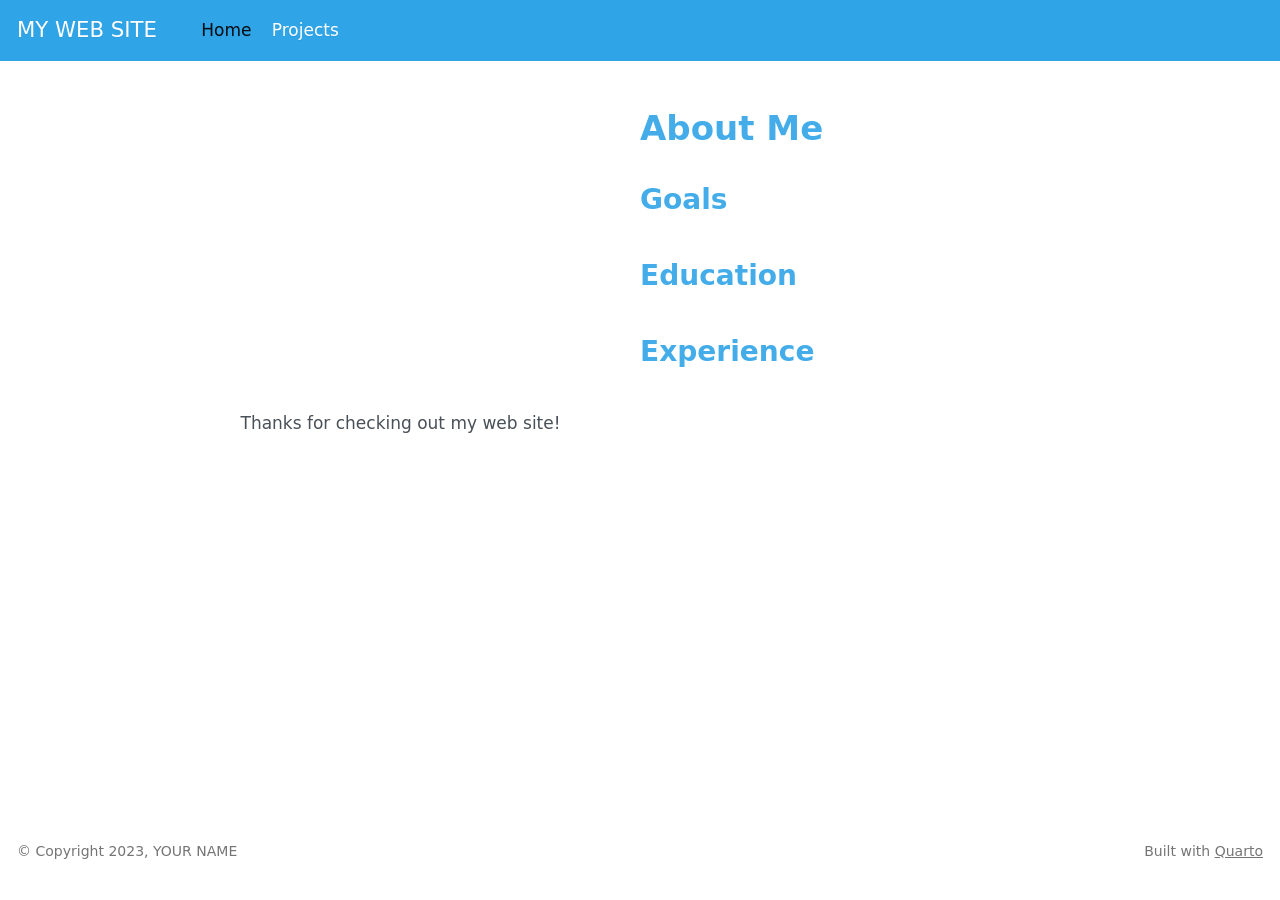
==== docs/index.html @ fbeb125b "Initial commit" ====
<!DOCTYPE html>
<html xmlns="http://www.w3.org/1999/xhtml" lang="en" xml:lang="en"><head>

<meta charset="utf-8">
<meta name="generator" content="quarto-1.3.361">

<meta name="viewport" content="width=device-width, initial-scale=1.0, user-scalable=yes">


<title>MY WEB SITE - About Me</title>
<style>
code{white-space: pre-wrap;}
span.smallcaps{font-variant: small-caps;}
div.columns{display: flex; gap: min(4vw, 1.5em);}
div.column{flex: auto; overflow-x: auto;}
div.hanging-indent{margin-left: 1.5em; text-indent: -1.5em;}
ul.task-list{list-style: none;}
ul.task-list li input[type="checkbox"] {
  width: 0.8em;
  margin: 0 0.8em 0.2em -1em; /* quarto-specific, see https://github.com/quarto-dev/quarto-cli/issues/4556 */ 
  vertical-align: middle;
}
</style>


<script src="site_libs/quarto-nav/quarto-nav.js"></script>
<script src="site_libs/quarto-nav/headroom.min.js"></script>
<script src="site_libs/clipboard/clipboard.min.js"></script>
<script src="site_libs/quarto-search/autocomplete.umd.js"></script>
<script src="site_libs/quarto-search/fuse.min.js"></script>
<script src="site_libs/quarto-search/quarto-search.js"></script>
<meta name="quarto:offset" content="./">
<script src="site_libs/quarto-html/quarto.js"></script>
<script src="site_libs/quarto-html/popper.min.js"></script>
<script src="site_libs/quarto-html/tippy.umd.min.js"></script>
<link href="site_libs/quarto-html/tippy.css" rel="stylesheet">
<link href="site_libs/quarto-html/quarto-syntax-highlighting.css" rel="stylesheet" id="quarto-text-highlighting-styles">
<script src="site_libs/bootstrap/bootstrap.min.js"></script>
<link href="site_libs/bootstrap/bootstrap-icons.css" rel="stylesheet">
<link href="site_libs/bootstrap/bootstrap.min.css" rel="stylesheet" id="quarto-bootstrap" data-mode="light">
<script id="quarto-search-options" type="application/json">{
  "location": "navbar",
  "copy-button": false,
  "collapse-after": 3,
  "panel-placement": "end",
  "type": "overlay",
  "limit": 20,
  "language": {
    "search-no-results-text": "No results",
    "search-matching-documents-text": "matching documents",
    "search-copy-link-title": "Copy link to search",
    "search-hide-matches-text": "Hide additional matches",
    "search-more-match-text": "more match in this document",
    "search-more-matches-text": "more matches in this document",
    "search-clear-button-title": "Clear",
    "search-detached-cancel-button-title": "Cancel",
    "search-submit-button-title": "Submit",
    "search-label": "Search"
  }
}</script>


</head>

<body class="nav-fixed fullcontent">

<div id="quarto-search-results"></div>
  <header id="quarto-header" class="headroom fixed-top">
    <nav class="navbar navbar-expand-lg navbar-dark ">
      <div class="navbar-container container-fluid">
      <div class="navbar-brand-container">
    <a class="navbar-brand" href="./index.html">
    <span class="navbar-title">MY WEB SITE</span>
    </a>
  </div>
            <div id="quarto-search" class="" title="Search"></div>
          <button class="navbar-toggler" type="button" data-bs-toggle="collapse" data-bs-target="#navbarCollapse" aria-controls="navbarCollapse" aria-expanded="false" aria-label="Toggle navigation" onclick="if (window.quartoToggleHeadroom) { window.quartoToggleHeadroom(); }">
  <span class="navbar-toggler-icon"></span>
</button>
          <div class="collapse navbar-collapse" id="navbarCollapse">
            <ul class="navbar-nav navbar-nav-scroll me-auto">
  <li class="nav-item">
    <a class="nav-link active" href="./index.html" rel="" target="" aria-current="page">
 <span class="menu-text">Home</span></a>
  </li>  
  <li class="nav-item">
    <a class="nav-link" href="./projects.html" rel="" target="">
 <span class="menu-text">Projects</span></a>
  </li>  
</ul>
            <div class="quarto-navbar-tools ms-auto">
    <a href="https://twitter.com/" title="" class="quarto-navigation-tool px-1" aria-label=""><i class="bi bi-twitter"></i></a>
    <a href="https://github.com/YOURUSERNAME/YOURREPO" title="" class="quarto-navigation-tool px-1" aria-label=""><i class="bi bi-github"></i></a>
</div>
          </div> <!-- /navcollapse -->
      </div> <!-- /container-fluid -->
    </nav>
</header>
<!-- content -->
<div id="quarto-content" class="quarto-container page-columns page-rows-contents page-layout-article page-navbar">
<!-- sidebar -->
<!-- margin-sidebar -->
    
<!-- main -->
<main class="content page-columns page-full" id="quarto-document-content">



<div class="quarto-about-broadside column-page">
  <div class="about-main">
    <div class="about-entity" style="background-image: url('img/profile.png')"></div>
    <div class="about-contents"><header id="title-block-header" class="quarto-title-block default">
<div class="quarto-title">
<h1 class="title">About Me</h1>
</div>
<div class="quarto-title-meta">
  </div>
</header><div id="me">
<section id="goals" class="level2">
<h2 data-anchor-id="goals">Goals</h2>
</section>
<section id="education" class="level2">
<h2 data-anchor-id="education">Education</h2>
</section>
<section id="experience" class="level2">
<h2 data-anchor-id="experience">Experience</h2>
</section>
</div></div>
  </div>
</div>

<p>Thanks for checking out my web site!</p>




</main> <!-- /main -->
<script id="quarto-html-after-body" type="application/javascript">
window.document.addEventListener("DOMContentLoaded", function (event) {
  const toggleBodyColorMode = (bsSheetEl) => {
    const mode = bsSheetEl.getAttribute("data-mode");
    const bodyEl = window.document.querySelector("body");
    if (mode === "dark") {
      bodyEl.classList.add("quarto-dark");
      bodyEl.classList.remove("quarto-light");
    } else {
      bodyEl.classList.add("quarto-light");
      bodyEl.classList.remove("quarto-dark");
    }
  }
  const toggleBodyColorPrimary = () => {
    const bsSheetEl = window.document.querySelector("link#quarto-bootstrap");
    if (bsSheetEl) {
      toggleBodyColorMode(bsSheetEl);
    }
  }
  toggleBodyColorPrimary();  
  const isCodeAnnotation = (el) => {
    for (const clz of el.classList) {
      if (clz.startsWith('code-annotation-')) {                     
        return true;
      }
    }
    return false;
  }
  const clipboard = new window.ClipboardJS('.code-copy-button', {
    text: function(trigger) {
      const codeEl = trigger.previousElementSibling.cloneNode(true);
      for (const childEl of codeEl.children) {
        if (isCodeAnnotation(childEl)) {
          childEl.remove();
        }
      }
      return codeEl.innerText;
    }
  });
  clipboard.on('success', function(e) {
    // button target
    const button = e.trigger;
    // don't keep focus
    button.blur();
    // flash "checked"
    button.classList.add('code-copy-button-checked');
    var currentTitle = button.getAttribute("title");
    button.setAttribute("title", "Copied!");
    let tooltip;
    if (window.bootstrap) {
      button.setAttribute("data-bs-toggle", "tooltip");
      button.setAttribute("data-bs-placement", "left");
      button.setAttribute("data-bs-title", "Copied!");
      tooltip = new bootstrap.Tooltip(button, 
        { trigger: "manual", 
          customClass: "code-copy-button-tooltip",
          offset: [0, -8]});
      tooltip.show();    
    }
    setTimeout(function() {
      if (tooltip) {
        tooltip.hide();
        button.removeAttribute("data-bs-title");
        button.removeAttribute("data-bs-toggle");
        button.removeAttribute("data-bs-placement");
      }
      button.setAttribute("title", currentTitle);
      button.classList.remove('code-copy-button-checked');
    }, 1000);
    // clear code selection
    e.clearSelection();
  });
  function tippyHover(el, contentFn) {
    const config = {
      allowHTML: true,
      content: contentFn,
      maxWidth: 500,
      delay: 100,
      arrow: false,
      appendTo: function(el) {
          return el.parentElement;
      },
      interactive: true,
      interactiveBorder: 10,
      theme: 'quarto',
      placement: 'bottom-start'
    };
    window.tippy(el, config); 
  }
  const noterefs = window.document.querySelectorAll('a[role="doc-noteref"]');
  for (var i=0; i<noterefs.length; i++) {
    const ref = noterefs[i];
    tippyHover(ref, function() {
      // use id or data attribute instead here
      let href = ref.getAttribute('data-footnote-href') || ref.getAttribute('href');
      try { href = new URL(href).hash; } catch {}
      const id = href.replace(/^#\/?/, "");
      const note = window.document.getElementById(id);
      return note.innerHTML;
    });
  }
      let selectedAnnoteEl;
      const selectorForAnnotation = ( cell, annotation) => {
        let cellAttr = 'data-code-cell="' + cell + '"';
        let lineAttr = 'data-code-annotation="' +  annotation + '"';
        const selector = 'span[' + cellAttr + '][' + lineAttr + ']';
        return selector;
      }
      const selectCodeLines = (annoteEl) => {
        const doc = window.document;
        const targetCell = annoteEl.getAttribute("data-target-cell");
        const targetAnnotation = annoteEl.getAttribute("data-target-annotation");
        const annoteSpan = window.document.querySelector(selectorForAnnotation(targetCell, targetAnnotation));
        const lines = annoteSpan.getAttribute("data-code-lines").split(",");
        const lineIds = lines.map((line) => {
          return targetCell + "-" + line;
        })
        let top = null;
        let height = null;
        let parent = null;
        if (lineIds.length > 0) {
            //compute the position of the single el (top and bottom and make a div)
            const el = window.document.getElementById(lineIds[0]);
            top = el.offsetTop;
            height = el.offsetHeight;
            parent = el.parentElement.parentElement;
          if (lineIds.length > 1) {
            const lastEl = window.document.getElementById(lineIds[lineIds.length - 1]);
            const bottom = lastEl.offsetTop + lastEl.offsetHeight;
            height = bottom - top;
          }
          if (top !== null && height !== null && parent !== null) {
            // cook up a div (if necessary) and position it 
            let div = window.document.getElementById("code-annotation-line-highlight");
            if (div === null) {
              div = window.document.createElement("div");
              div.setAttribute("id", "code-annotation-line-highlight");
              div.style.position = 'absolute';
              parent.appendChild(div);
            }
            div.style.top = top - 2 + "px";
            div.style.height = height + 4 + "px";
            let gutterDiv = window.document.getElementById("code-annotation-line-highlight-gutter");
            if (gutterDiv === null) {
              gutterDiv = window.document.createElement("div");
              gutterDiv.setAttribute("id", "code-annotation-line-highlight-gutter");
              gutterDiv.style.position = 'absolute';
              const codeCell = window.document.getElementById(targetCell);
              const gutter = codeCell.querySelector('.code-annotation-gutter');
              gutter.appendChild(gutterDiv);
            }
            gutterDiv.style.top = top - 2 + "px";
            gutterDiv.style.height = height + 4 + "px";
          }
          selectedAnnoteEl = annoteEl;
        }
      };
      const unselectCodeLines = () => {
        const elementsIds = ["code-annotation-line-highlight", "code-annotation-line-highlight-gutter"];
        elementsIds.forEach((elId) => {
          const div = window.document.getElementById(elId);
          if (div) {
            div.remove();
          }
        });
        selectedAnnoteEl = undefined;
      };
      // Attach click handler to the DT
      const annoteDls = window.document.querySelectorAll('dt[data-target-cell]');
      for (const annoteDlNode of annoteDls) {
        annoteDlNode.addEventListener('click', (event) => {
          const clickedEl = event.target;
          if (clickedEl !== selectedAnnoteEl) {
            unselectCodeLines();
            const activeEl = window.document.querySelector('dt[data-target-cell].code-annotation-active');
            if (activeEl) {
              activeEl.classList.remove('code-annotation-active');
            }
            selectCodeLines(clickedEl);
            clickedEl.classList.add('code-annotation-active');
          } else {
            // Unselect the line
            unselectCodeLines();
            clickedEl.classList.remove('code-annotation-active');
          }
        });
      }
  const findCites = (el) => {
    const parentEl = el.parentElement;
    if (parentEl) {
      const cites = parentEl.dataset.cites;
      if (cites) {
        return {
          el,
          cites: cites.split(' ')
        };
      } else {
        return findCites(el.parentElement)
      }
    } else {
      return undefined;
    }
  };
  var bibliorefs = window.document.querySelectorAll('a[role="doc-biblioref"]');
  for (var i=0; i<bibliorefs.length; i++) {
    const ref = bibliorefs[i];
    const citeInfo = findCites(ref);
    if (citeInfo) {
      tippyHover(citeInfo.el, function() {
        var popup = window.document.createElement('div');
        citeInfo.cites.forEach(function(cite) {
          var citeDiv = window.document.createElement('div');
          citeDiv.classList.add('hanging-indent');
          citeDiv.classList.add('csl-entry');
          var biblioDiv = window.document.getElementById('ref-' + cite);
          if (biblioDiv) {
            citeDiv.innerHTML = biblioDiv.innerHTML;
          }
          popup.appendChild(citeDiv);
        });
        return popup.innerHTML;
      });
    }
  }
});
</script>
</div> <!-- /content -->
<footer class="footer">
  <div class="nav-footer">
    <div class="nav-footer-left">© Copyright 2023, YOUR NAME</div>   
    <div class="nav-footer-center">
      &nbsp;
    </div>
    <div class="nav-footer-right">Built with <a href="https://quarto.org/">Quarto</a></div>
  </div>
</footer>



</body></html>
---- docs/site_libs/quarto-html/tippy.css ----
.tippy-box[data-animation=fade][data-state=hidden]{opacity:0}[data-tippy-root]{max-width:calc(100vw - 10px)}.tippy-box{position:relative;background-color:#333;color:#fff;border-radius:4px;font-size:14px;line-height:1.4;white-space:normal;outline:0;transition-property:transform,visibility,opacity}.tippy-box[data-placement^=top]>.tippy-arrow{bottom:0}.tippy-box[data-placement^=top]>.tippy-arrow:before{bottom:-7px;left:0;border-width:8px 8px 0;border-top-color:initial;transform-origin:center top}.tippy-box[data-placement^=bottom]>.tippy-arrow{top:0}.tippy-box[data-placement^=bottom]>.tippy-arrow:before{top:-7px;left:0;border-width:0 8px 8px;border-bottom-color:initial;transform-origin:center bottom}.tippy-box[data-placement^=left]>.tippy-arrow{right:0}.tippy-box[data-placement^=left]>.tippy-arrow:before{border-width:8px 0 8px 8px;border-left-color:initial;right:-7px;transform-origin:center left}.tippy-box[data-placement^=right]>.tippy-arrow{left:0}.tippy-box[data-placement^=right]>.tippy-arrow:before{left:-7px;border-width:8px 8px 8px 0;border-right-color:initial;transform-origin:center right}.tippy-box[data-inertia][data-state=visible]{transition-timing-function:cubic-bezier(.54,1.5,.38,1.11)}.tippy-arrow{width:16px;height:16px;color:#333}.tippy-arrow:before{content:"";position:absolute;border-color:transparent;border-style:solid}.tippy-content{position:relative;padding:5px 9px;z-index:1}
---- docs/site_libs/quarto-html/quarto-syntax-highlighting.css ----
/* quarto syntax highlight colors */
:root {
  --quarto-hl-ot-color: #003B4F;
  --quarto-hl-at-color: #657422;
  --quarto-hl-ss-color: #20794D;
  --quarto-hl-an-color: #5E5E5E;
  --quarto-hl-fu-color: #4758AB;
  --quarto-hl-st-color: #20794D;
  --quarto-hl-cf-color: #003B4F;
  --quarto-hl-op-color: #5E5E5E;
  --quarto-hl-er-color: #AD0000;
  --quarto-hl-bn-color: #AD0000;
  --quarto-hl-al-color: #AD0000;
  --quarto-hl-va-color: #111111;
  --quarto-hl-bu-color: inherit;
  --quarto-hl-ex-color: inherit;
  --quarto-hl-pp-color: #AD0000;
  --quarto-hl-in-color: #5E5E5E;
  --quarto-hl-vs-color: #20794D;
  --quarto-hl-wa-color: #5E5E5E;
  --quarto-hl-do-color: #5E5E5E;
  --quarto-hl-im-color: #00769E;
  --quarto-hl-ch-color: #20794D;
  --quarto-hl-dt-color: #AD0000;
  --quarto-hl-fl-color: #AD0000;
  --quarto-hl-co-color: #5E5E5E;
  --quarto-hl-cv-color: #5E5E5E;
  --quarto-hl-cn-color: #8f5902;
  --quarto-hl-sc-color: #5E5E5E;
  --quarto-hl-dv-color: #AD0000;
  --quarto-hl-kw-color: #003B4F;
}

/* other quarto variables */
:root {
  --quarto-font-monospace: SFMono-Regular, Menlo, Monaco, Consolas, "Liberation Mono", "Courier New", monospace;
}

pre > code.sourceCode > span {
  color: #003B4F;
}

code span {
  color: #003B4F;
}

code.sourceCode > span {
  color: #003B4F;
}

div.sourceCode,
div.sourceCode pre.sourceCode {
  color: #003B4F;
}

code span.ot {
  color: #003B4F;
  font-style: inherit;
}

code span.at {
  color: #657422;
  font-style: inherit;
}

code span.ss {
  color: #20794D;
  font-style: inherit;
}

code span.an {
  color: #5E5E5E;
  font-style: inherit;
}

code span.fu {
  color: #4758AB;
  font-style: inherit;
}

code span.st {
  color: #20794D;
  font-style: inherit;
}

code span.cf {
  color: #003B4F;
  font-style: inherit;
}

code span.op {
  color: #5E5E5E;
  font-style: inherit;
}

code span.er {
  color: #AD0000;
  font-style: inherit;
}

code span.bn {
  color: #AD0000;
  font-style: inherit;
}

code span.al {
  color: #AD0000;
  font-style: inherit;
}

code span.va {
  color: #111111;
  font-style: inherit;
}

code span.bu {
  font-style: inherit;
}

code span.ex {
  font-style: inherit;
}

code span.pp {
  color: #AD0000;
  font-style: inherit;
}

code span.in {
  color: #5E5E5E;
  font-style: inherit;
}

code span.vs {
  color: #20794D;
  font-style: inherit;
}

code span.wa {
  color: #5E5E5E;
  font-style: italic;
}

code span.do {
  color: #5E5E5E;
  font-style: italic;
}

code span.im {
  color: #00769E;
  font-style: inherit;
}

code span.ch {
  color: #20794D;
  font-style: inherit;
}

code span.dt {
  color: #AD0000;
  font-style: inherit;
}

code span.fl {
  color: #AD0000;
  font-style: inherit;
}

code span.co {
  color: #5E5E5E;
  font-style: inherit;
}

code span.cv {
  color: #5E5E5E;
  font-style: italic;
}

code span.cn {
  color: #8f5902;
  font-style: inherit;
}

code span.sc {
  color: #5E5E5E;
  font-style: inherit;
}

code span.dv {
  color: #AD0000;
  font-style: inherit;
}

code span.kw {
  color: #003B4F;
  font-style: inherit;
}

.prevent-inlining {
  content: "</";
}

/*# sourceMappingURL=debc5d5d77c3f9108843748ff7464032.css.map */
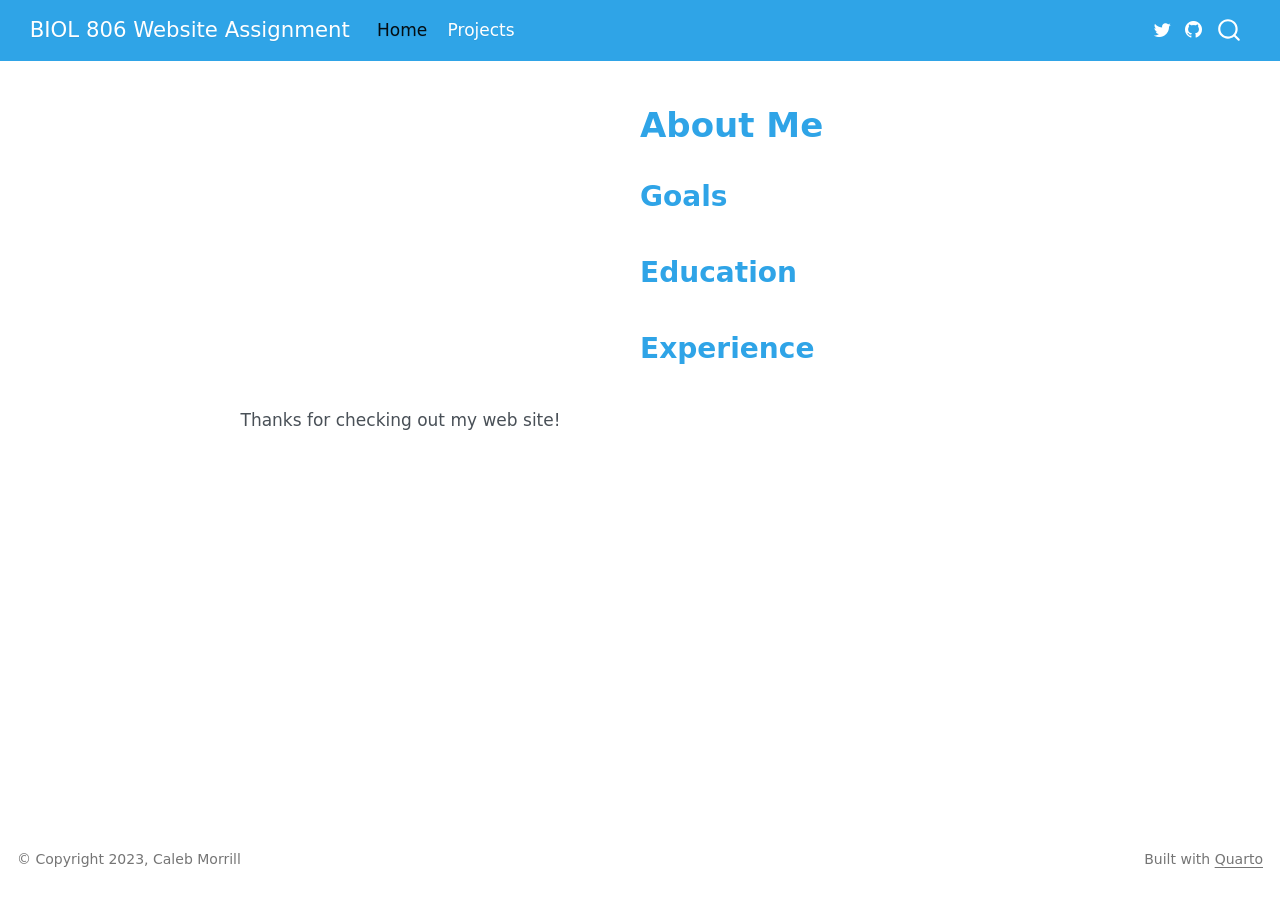
==== commit acc7e3f7: "first commit" ====
--- a/docs/index.html
+++ b/docs/index.html
@@ -2,13 +2,16 @@
 <html xmlns="http://www.w3.org/1999/xhtml" lang="en" xml:lang="en"><head>
 
 <meta charset="utf-8">
-<meta name="generator" content="quarto-1.3.361">
+<meta name="generator" content="quarto-1.9.38">
 
 <meta name="viewport" content="width=device-width, initial-scale=1.0, user-scalable=yes">
 
 
-<title>MY WEB SITE - About Me</title>
+<title>About Me – BIOL 806 Website Assignment</title>
 <style>
+/* Default styles provided by pandoc.
+** See https://pandoc.org/MANUAL.html#variables-for-html for config info.
+*/
 code{white-space: pre-wrap;}
 span.smallcaps{font-variant: small-caps;}
 div.columns{display: flex; gap: min(4vw, 1.5em);}
@@ -30,21 +33,28 @@
 <script src="site_libs/quarto-search/fuse.min.js"></script>
 <script src="site_libs/quarto-search/quarto-search.js"></script>
 <meta name="quarto:offset" content="./">
-<script src="site_libs/quarto-html/quarto.js"></script>
+<script src="site_libs/quarto-html/quarto.js" type="module"></script>
+<script src="site_libs/quarto-html/tabsets/tabsets.js" type="module"></script>
 <script src="site_libs/quarto-html/popper.min.js"></script>
 <script src="site_libs/quarto-html/tippy.umd.min.js"></script>
 <link href="site_libs/quarto-html/tippy.css" rel="stylesheet">
-<link href="site_libs/quarto-html/quarto-syntax-highlighting.css" rel="stylesheet" id="quarto-text-highlighting-styles">
+<link href="site_libs/quarto-html/quarto-syntax-highlighting-15634bcf2e68342d4ad2dfa704d543f6.css" rel="stylesheet" id="quarto-text-highlighting-styles">
 <script src="site_libs/bootstrap/bootstrap.min.js"></script>
 <link href="site_libs/bootstrap/bootstrap-icons.css" rel="stylesheet">
-<link href="site_libs/bootstrap/bootstrap.min.css" rel="stylesheet" id="quarto-bootstrap" data-mode="light">
+<link href="site_libs/bootstrap/bootstrap-1d5ba310a352062d10a00ca81ceb2d13.min.css" rel="stylesheet" append-hash="true" id="quarto-bootstrap" data-mode="light">
 <script id="quarto-search-options" type="application/json">{
   "location": "navbar",
   "copy-button": false,
   "collapse-after": 3,
   "panel-placement": "end",
   "type": "overlay",
-  "limit": 20,
+  "limit": 50,
+  "keyboard-shortcut": [
+    "f",
+    "/",
+    "s"
+  ],
+  "show-item-context": false,
   "language": {
     "search-no-results-text": "No results",
     "search-matching-documents-text": "matching documents",
@@ -53,6 +63,7 @@
     "search-more-match-text": "more match in this document",
     "search-more-matches-text": "more matches in this document",
     "search-clear-button-title": "Clear",
+    "search-text-placeholder": "",
     "search-detached-cancel-button-title": "Cancel",
     "search-submit-button-title": "Submit",
     "search-label": "Search"
@@ -62,37 +73,37 @@
 
 </head>
 
-<body class="nav-fixed fullcontent">
+<body class="nav-fixed fullcontent quarto-light">
 
 <div id="quarto-search-results"></div>
   <header id="quarto-header" class="headroom fixed-top">
-    <nav class="navbar navbar-expand-lg navbar-dark ">
+    <nav class="navbar navbar-expand-lg " data-bs-theme="dark">
       <div class="navbar-container container-fluid">
-      <div class="navbar-brand-container">
+      <div class="navbar-brand-container mx-auto">
     <a class="navbar-brand" href="./index.html">
-    <span class="navbar-title">MY WEB SITE</span>
+    <span class="navbar-title">BIOL 806 Website Assignment</span>
     </a>
   </div>
             <div id="quarto-search" class="" title="Search"></div>
-          <button class="navbar-toggler" type="button" data-bs-toggle="collapse" data-bs-target="#navbarCollapse" aria-controls="navbarCollapse" aria-expanded="false" aria-label="Toggle navigation" onclick="if (window.quartoToggleHeadroom) { window.quartoToggleHeadroom(); }">
+          <button class="navbar-toggler" type="button" data-bs-toggle="collapse" data-bs-target="#navbarCollapse" aria-controls="navbarCollapse" role="menu" aria-expanded="false" aria-label="Toggle navigation" onclick="if (window.quartoToggleHeadroom) { window.quartoToggleHeadroom(); }">
   <span class="navbar-toggler-icon"></span>
 </button>
           <div class="collapse navbar-collapse" id="navbarCollapse">
             <ul class="navbar-nav navbar-nav-scroll me-auto">
   <li class="nav-item">
-    <a class="nav-link active" href="./index.html" rel="" target="" aria-current="page">
- <span class="menu-text">Home</span></a>
+    <a class="nav-link active" href="./index.html" aria-current="page"> 
+<span class="menu-text">Home</span></a>
   </li>  
   <li class="nav-item">
-    <a class="nav-link" href="./projects.html" rel="" target="">
- <span class="menu-text">Projects</span></a>
+    <a class="nav-link" href="./projects.html"> 
+<span class="menu-text">Projects</span></a>
   </li>  
 </ul>
-            <div class="quarto-navbar-tools ms-auto">
+          </div> <!-- /navcollapse -->
+            <div class="quarto-navbar-tools">
     <a href="https://twitter.com/" title="" class="quarto-navigation-tool px-1" aria-label=""><i class="bi bi-twitter"></i></a>
-    <a href="https://github.com/YOURUSERNAME/YOURREPO" title="" class="quarto-navigation-tool px-1" aria-label=""><i class="bi bi-github"></i></a>
+    <a href="https://github.com/MeasuredFoot49/BIOL-806-Website-Assignment" title="" class="quarto-navigation-tool px-1" aria-label=""><i class="bi bi-github"></i></a>
 </div>
-          </div> <!-- /navcollapse -->
       </div> <!-- /container-fluid -->
     </nav>
 </header>
@@ -103,6 +114,7 @@
     
 <!-- main -->
 <main class="content page-columns page-full" id="quarto-document-content">
+
 
 
 
@@ -136,36 +148,51 @@
 
 </main> <!-- /main -->
 <script id="quarto-html-after-body" type="application/javascript">
-window.document.addEventListener("DOMContentLoaded", function (event) {
-  const toggleBodyColorMode = (bsSheetEl) => {
-    const mode = bsSheetEl.getAttribute("data-mode");
-    const bodyEl = window.document.querySelector("body");
-    if (mode === "dark") {
-      bodyEl.classList.add("quarto-dark");
-      bodyEl.classList.remove("quarto-light");
-    } else {
-      bodyEl.classList.add("quarto-light");
-      bodyEl.classList.remove("quarto-dark");
-    }
-  }
-  const toggleBodyColorPrimary = () => {
-    const bsSheetEl = window.document.querySelector("link#quarto-bootstrap");
-    if (bsSheetEl) {
-      toggleBodyColorMode(bsSheetEl);
-    }
-  }
-  toggleBodyColorPrimary();  
-  const isCodeAnnotation = (el) => {
-    for (const clz of el.classList) {
-      if (clz.startsWith('code-annotation-')) {                     
-        return true;
-      }
-    }
-    return false;
-  }
-  const clipboard = new window.ClipboardJS('.code-copy-button', {
-    text: function(trigger) {
-      const codeEl = trigger.previousElementSibling.cloneNode(true);
+  window.document.addEventListener("DOMContentLoaded", function (event) {
+    const isCodeAnnotation = (el) => {
+      for (const clz of el.classList) {
+        if (clz.startsWith('code-annotation-')) {                     
+          return true;
+        }
+      }
+      return false;
+    }
+    const onCopySuccess = function(e) {
+      // button target
+      const button = e.trigger;
+      // don't keep focus
+      button.blur();
+      // flash "checked"
+      button.classList.add('code-copy-button-checked');
+      var currentTitle = button.getAttribute("title");
+      button.setAttribute("title", "Copied!");
+      let tooltip;
+      if (window.bootstrap) {
+        button.setAttribute("data-bs-toggle", "tooltip");
+        button.setAttribute("data-bs-placement", "left");
+        button.setAttribute("data-bs-title", "Copied!");
+        tooltip = new bootstrap.Tooltip(button, 
+          { trigger: "manual", 
+            customClass: "code-copy-button-tooltip",
+            offset: [0, -8]});
+        tooltip.show();    
+      }
+      setTimeout(function() {
+        if (tooltip) {
+          tooltip.hide();
+          button.removeAttribute("data-bs-title");
+          button.removeAttribute("data-bs-toggle");
+          button.removeAttribute("data-bs-placement");
+        }
+        button.setAttribute("title", currentTitle);
+        button.classList.remove('code-copy-button-checked');
+      }, 1000);
+      // clear code selection
+      e.clearSelection();
+    }
+    const getTextToCopy = function(trigger) {
+      const outerScaffold = trigger.parentElement.cloneNode(true);
+      const codeEl = outerScaffold.querySelector('code');
       for (const childEl of codeEl.children) {
         if (isCodeAnnotation(childEl)) {
           childEl.remove();
@@ -173,205 +200,362 @@
       }
       return codeEl.innerText;
     }
+    const clipboard = new window.ClipboardJS('.code-copy-button:not([data-in-quarto-modal])', {
+      text: getTextToCopy
+    });
+    clipboard.on('success', onCopySuccess);
+    if (window.document.getElementById('quarto-embedded-source-code-modal')) {
+      const clipboardModal = new window.ClipboardJS('.code-copy-button[data-in-quarto-modal]', {
+        text: getTextToCopy,
+        container: window.document.getElementById('quarto-embedded-source-code-modal')
+      });
+      clipboardModal.on('success', onCopySuccess);
+    }
+      var localhostRegex = new RegExp(/^(?:http|https):\/\/localhost\:?[0-9]*\//);
+      var mailtoRegex = new RegExp(/^mailto:/);
+        var filterRegex = new RegExp('/' + window.location.host + '/');
+      var isInternal = (href) => {
+          return filterRegex.test(href) || localhostRegex.test(href) || mailtoRegex.test(href);
+      }
+      // Inspect non-navigation links and adorn them if external
+     var links = window.document.querySelectorAll('a[href]:not(.nav-link):not(.navbar-brand):not(.toc-action):not(.sidebar-link):not(.sidebar-item-toggle):not(.pagination-link):not(.no-external):not([aria-hidden]):not(.dropdown-item):not(.quarto-navigation-tool):not(.about-link)');
+      for (var i=0; i<links.length; i++) {
+        const link = links[i];
+        if (!isInternal(link.href)) {
+          // undo the damage that might have been done by quarto-nav.js in the case of
+          // links that we want to consider external
+          if (link.dataset.originalHref !== undefined) {
+            link.href = link.dataset.originalHref;
+          }
+        }
+      }
+    function tippyHover(el, contentFn, onTriggerFn, onUntriggerFn) {
+      const config = {
+        allowHTML: true,
+        maxWidth: 500,
+        delay: 100,
+        arrow: false,
+        appendTo: function(el) {
+            return el.parentElement;
+        },
+        interactive: true,
+        interactiveBorder: 10,
+        theme: 'quarto',
+        placement: 'bottom-start',
+      };
+      if (contentFn) {
+        config.content = contentFn;
+      }
+      if (onTriggerFn) {
+        config.onTrigger = onTriggerFn;
+      }
+      if (onUntriggerFn) {
+        config.onUntrigger = onUntriggerFn;
+      }
+      window.tippy(el, config); 
+    }
+    const noterefs = window.document.querySelectorAll('a[role="doc-noteref"]');
+    for (var i=0; i<noterefs.length; i++) {
+      const ref = noterefs[i];
+      tippyHover(ref, function() {
+        // use id or data attribute instead here
+        let href = ref.getAttribute('data-footnote-href') || ref.getAttribute('href');
+        try { href = new URL(href).hash; } catch {}
+        const id = href.replace(/^#\/?/, "");
+        const note = window.document.getElementById(id);
+        if (note) {
+          return note.innerHTML;
+        } else {
+          return "";
+        }
+      });
+    }
+    const xrefs = window.document.querySelectorAll('a.quarto-xref');
+    const processXRef = (id, note) => {
+      // Strip column container classes
+      const stripColumnClz = (el) => {
+        el.classList.remove("page-full", "page-columns");
+        if (el.children) {
+          for (const child of el.children) {
+            stripColumnClz(child);
+          }
+        }
+      }
+      stripColumnClz(note)
+      if (id === null || id.startsWith('sec-')) {
+        // Special case sections, only their first couple elements
+        const container = document.createElement("div");
+        if (note.children && note.children.length > 2) {
+          container.appendChild(note.children[0].cloneNode(true));
+          for (let i = 1; i < note.children.length; i++) {
+            const child = note.children[i];
+            if (child.tagName === "P" && child.innerText === "") {
+              continue;
+            } else {
+              container.appendChild(child.cloneNode(true));
+              break;
+            }
+          }
+          if (window.Quarto?.typesetMath) {
+            window.Quarto.typesetMath(container);
+          }
+          return container.innerHTML
+        } else {
+          if (window.Quarto?.typesetMath) {
+            window.Quarto.typesetMath(note);
+          }
+          return note.innerHTML;
+        }
+      } else {
+        // Remove any anchor links if they are present
+        const anchorLink = note.querySelector('a.anchorjs-link');
+        if (anchorLink) {
+          anchorLink.remove();
+        }
+        if (window.Quarto?.typesetMath) {
+          window.Quarto.typesetMath(note);
+        }
+        if (note.classList.contains("callout")) {
+          return note.outerHTML;
+        } else {
+          return note.innerHTML;
+        }
+      }
+    }
+    for (var i=0; i<xrefs.length; i++) {
+      const xref = xrefs[i];
+      tippyHover(xref, undefined, function(instance) {
+        instance.disable();
+        let url = xref.getAttribute('href');
+        let hash = undefined; 
+        if (url.startsWith('#')) {
+          hash = url;
+        } else {
+          try { hash = new URL(url).hash; } catch {}
+        }
+        if (hash) {
+          const id = hash.replace(/^#\/?/, "");
+          const note = window.document.getElementById(id);
+          if (note !== null) {
+            try {
+              const html = processXRef(id, note.cloneNode(true));
+              instance.setContent(html);
+            } finally {
+              instance.enable();
+              instance.show();
+            }
+          } else {
+            // See if we can fetch this
+            fetch(url.split('#')[0])
+            .then(res => res.text())
+            .then(html => {
+              const parser = new DOMParser();
+              const htmlDoc = parser.parseFromString(html, "text/html");
+              const note = htmlDoc.getElementById(id);
+              if (note !== null) {
+                const html = processXRef(id, note);
+                instance.setContent(html);
+              } 
+            }).finally(() => {
+              instance.enable();
+              instance.show();
+            });
+          }
+        } else {
+          // See if we can fetch a full url (with no hash to target)
+          // This is a special case and we should probably do some content thinning / targeting
+          fetch(url)
+          .then(res => res.text())
+          .then(html => {
+            const parser = new DOMParser();
+            const htmlDoc = parser.parseFromString(html, "text/html");
+            const note = htmlDoc.querySelector('main.content');
+            if (note !== null) {
+              // This should only happen for chapter cross references
+              // (since there is no id in the URL)
+              // remove the first header
+              if (note.children.length > 0 && note.children[0].tagName === "HEADER") {
+                note.children[0].remove();
+              }
+              const html = processXRef(null, note);
+              instance.setContent(html);
+            } 
+          }).finally(() => {
+            instance.enable();
+            instance.show();
+          });
+        }
+      }, function(instance) {
+      });
+    }
+        let selectedAnnoteEl;
+        const selectorForAnnotation = ( cell, annotation) => {
+          let cellAttr = 'data-code-cell="' + cell + '"';
+          let lineAttr = 'data-code-annotation="' +  annotation + '"';
+          const selector = 'span[' + cellAttr + '][' + lineAttr + ']';
+          return selector;
+        }
+        const selectCodeLines = (annoteEl) => {
+          const doc = window.document;
+          const targetCell = annoteEl.getAttribute("data-target-cell");
+          const targetAnnotation = annoteEl.getAttribute("data-target-annotation");
+          const annoteSpan = window.document.querySelector(selectorForAnnotation(targetCell, targetAnnotation));
+          const lines = annoteSpan.getAttribute("data-code-lines").split(",");
+          const lineIds = lines.map((line) => {
+            return targetCell + "-" + line;
+          })
+          let top = null;
+          let height = null;
+          let parent = null;
+          if (lineIds.length > 0) {
+              //compute the position of the single el (top and bottom and make a div)
+              const el = window.document.getElementById(lineIds[0]);
+              top = el.offsetTop;
+              height = el.offsetHeight;
+              parent = el.parentElement.parentElement;
+            if (lineIds.length > 1) {
+              const lastEl = window.document.getElementById(lineIds[lineIds.length - 1]);
+              const bottom = lastEl.offsetTop + lastEl.offsetHeight;
+              height = bottom - top;
+            }
+            if (top !== null && height !== null && parent !== null) {
+              // cook up a div (if necessary) and position it 
+              let div = window.document.getElementById("code-annotation-line-highlight");
+              if (div === null) {
+                div = window.document.createElement("div");
+                div.setAttribute("id", "code-annotation-line-highlight");
+                div.style.position = 'absolute';
+                parent.appendChild(div);
+              }
+              div.style.top = top - 2 + "px";
+              div.style.height = height + 4 + "px";
+              div.style.left = 0;
+              let gutterDiv = window.document.getElementById("code-annotation-line-highlight-gutter");
+              if (gutterDiv === null) {
+                gutterDiv = window.document.createElement("div");
+                gutterDiv.setAttribute("id", "code-annotation-line-highlight-gutter");
+                gutterDiv.style.position = 'absolute';
+                const codeCell = window.document.getElementById(targetCell);
+                const gutter = codeCell.querySelector('.code-annotation-gutter');
+                gutter.appendChild(gutterDiv);
+              }
+              gutterDiv.style.top = top - 2 + "px";
+              gutterDiv.style.height = height + 4 + "px";
+            }
+            selectedAnnoteEl = annoteEl;
+          }
+        };
+        const unselectCodeLines = () => {
+          const elementsIds = ["code-annotation-line-highlight", "code-annotation-line-highlight-gutter"];
+          elementsIds.forEach((elId) => {
+            const div = window.document.getElementById(elId);
+            if (div) {
+              div.remove();
+            }
+          });
+          selectedAnnoteEl = undefined;
+        };
+          // Handle positioning of the toggle
+      window.addEventListener(
+        "resize",
+        throttle(() => {
+          elRect = undefined;
+          if (selectedAnnoteEl) {
+            selectCodeLines(selectedAnnoteEl);
+          }
+        }, 10)
+      );
+      function throttle(fn, ms) {
+      let throttle = false;
+      let timer;
+        return (...args) => {
+          if(!throttle) { // first call gets through
+              fn.apply(this, args);
+              throttle = true;
+          } else { // all the others get throttled
+              if(timer) clearTimeout(timer); // cancel #2
+              timer = setTimeout(() => {
+                fn.apply(this, args);
+                timer = throttle = false;
+              }, ms);
+          }
+        };
+      }
+        // Attach click handler to the DT
+        const annoteDls = window.document.querySelectorAll('dt[data-target-cell]');
+        for (const annoteDlNode of annoteDls) {
+          annoteDlNode.addEventListener('click', (event) => {
+            const clickedEl = event.target;
+            if (clickedEl !== selectedAnnoteEl) {
+              unselectCodeLines();
+              const activeEl = window.document.querySelector('dt[data-target-cell].code-annotation-active');
+              if (activeEl) {
+                activeEl.classList.remove('code-annotation-active');
+              }
+              selectCodeLines(clickedEl);
+              clickedEl.classList.add('code-annotation-active');
+            } else {
+              // Unselect the line
+              unselectCodeLines();
+              clickedEl.classList.remove('code-annotation-active');
+            }
+          });
+        }
+    const findCites = (el) => {
+      const parentEl = el.parentElement;
+      if (parentEl) {
+        const cites = parentEl.dataset.cites;
+        if (cites) {
+          return {
+            el,
+            cites: cites.split(' ')
+          };
+        } else {
+          return findCites(el.parentElement)
+        }
+      } else {
+        return undefined;
+      }
+    };
+    var bibliorefs = window.document.querySelectorAll('a[role="doc-biblioref"]');
+    for (var i=0; i<bibliorefs.length; i++) {
+      const ref = bibliorefs[i];
+      const citeInfo = findCites(ref);
+      if (citeInfo) {
+        tippyHover(citeInfo.el, function() {
+          var popup = window.document.createElement('div');
+          citeInfo.cites.forEach(function(cite) {
+            var citeDiv = window.document.createElement('div');
+            citeDiv.classList.add('hanging-indent');
+            citeDiv.classList.add('csl-entry');
+            var biblioDiv = window.document.getElementById('ref-' + cite);
+            if (biblioDiv) {
+              citeDiv.innerHTML = biblioDiv.innerHTML;
+            }
+            popup.appendChild(citeDiv);
+          });
+          return popup.innerHTML;
+        });
+      }
+    }
   });
-  clipboard.on('success', function(e) {
-    // button target
-    const button = e.trigger;
-    // don't keep focus
-    button.blur();
-    // flash "checked"
-    button.classList.add('code-copy-button-checked');
-    var currentTitle = button.getAttribute("title");
-    button.setAttribute("title", "Copied!");
-    let tooltip;
-    if (window.bootstrap) {
-      button.setAttribute("data-bs-toggle", "tooltip");
-      button.setAttribute("data-bs-placement", "left");
-      button.setAttribute("data-bs-title", "Copied!");
-      tooltip = new bootstrap.Tooltip(button, 
-        { trigger: "manual", 
-          customClass: "code-copy-button-tooltip",
-          offset: [0, -8]});
-      tooltip.show();    
-    }
-    setTimeout(function() {
-      if (tooltip) {
-        tooltip.hide();
-        button.removeAttribute("data-bs-title");
-        button.removeAttribute("data-bs-toggle");
-        button.removeAttribute("data-bs-placement");
-      }
-      button.setAttribute("title", currentTitle);
-      button.classList.remove('code-copy-button-checked');
-    }, 1000);
-    // clear code selection
-    e.clearSelection();
-  });
-  function tippyHover(el, contentFn) {
-    const config = {
-      allowHTML: true,
-      content: contentFn,
-      maxWidth: 500,
-      delay: 100,
-      arrow: false,
-      appendTo: function(el) {
-          return el.parentElement;
-      },
-      interactive: true,
-      interactiveBorder: 10,
-      theme: 'quarto',
-      placement: 'bottom-start'
-    };
-    window.tippy(el, config); 
-  }
-  const noterefs = window.document.querySelectorAll('a[role="doc-noteref"]');
-  for (var i=0; i<noterefs.length; i++) {
-    const ref = noterefs[i];
-    tippyHover(ref, function() {
-      // use id or data attribute instead here
-      let href = ref.getAttribute('data-footnote-href') || ref.getAttribute('href');
-      try { href = new URL(href).hash; } catch {}
-      const id = href.replace(/^#\/?/, "");
-      const note = window.document.getElementById(id);
-      return note.innerHTML;
-    });
-  }
-      let selectedAnnoteEl;
-      const selectorForAnnotation = ( cell, annotation) => {
-        let cellAttr = 'data-code-cell="' + cell + '"';
-        let lineAttr = 'data-code-annotation="' +  annotation + '"';
-        const selector = 'span[' + cellAttr + '][' + lineAttr + ']';
-        return selector;
-      }
-      const selectCodeLines = (annoteEl) => {
-        const doc = window.document;
-        const targetCell = annoteEl.getAttribute("data-target-cell");
-        const targetAnnotation = annoteEl.getAttribute("data-target-annotation");
-        const annoteSpan = window.document.querySelector(selectorForAnnotation(targetCell, targetAnnotation));
-        const lines = annoteSpan.getAttribute("data-code-lines").split(",");
-        const lineIds = lines.map((line) => {
-          return targetCell + "-" + line;
-        })
-        let top = null;
-        let height = null;
-        let parent = null;
-        if (lineIds.length > 0) {
-            //compute the position of the single el (top and bottom and make a div)
-            const el = window.document.getElementById(lineIds[0]);
-            top = el.offsetTop;
-            height = el.offsetHeight;
-            parent = el.parentElement.parentElement;
-          if (lineIds.length > 1) {
-            const lastEl = window.document.getElementById(lineIds[lineIds.length - 1]);
-            const bottom = lastEl.offsetTop + lastEl.offsetHeight;
-            height = bottom - top;
-          }
-          if (top !== null && height !== null && parent !== null) {
-            // cook up a div (if necessary) and position it 
-            let div = window.document.getElementById("code-annotation-line-highlight");
-            if (div === null) {
-              div = window.document.createElement("div");
-              div.setAttribute("id", "code-annotation-line-highlight");
-              div.style.position = 'absolute';
-              parent.appendChild(div);
-            }
-            div.style.top = top - 2 + "px";
-            div.style.height = height + 4 + "px";
-            let gutterDiv = window.document.getElementById("code-annotation-line-highlight-gutter");
-            if (gutterDiv === null) {
-              gutterDiv = window.document.createElement("div");
-              gutterDiv.setAttribute("id", "code-annotation-line-highlight-gutter");
-              gutterDiv.style.position = 'absolute';
-              const codeCell = window.document.getElementById(targetCell);
-              const gutter = codeCell.querySelector('.code-annotation-gutter');
-              gutter.appendChild(gutterDiv);
-            }
-            gutterDiv.style.top = top - 2 + "px";
-            gutterDiv.style.height = height + 4 + "px";
-          }
-          selectedAnnoteEl = annoteEl;
-        }
-      };
-      const unselectCodeLines = () => {
-        const elementsIds = ["code-annotation-line-highlight", "code-annotation-line-highlight-gutter"];
-        elementsIds.forEach((elId) => {
-          const div = window.document.getElementById(elId);
-          if (div) {
-            div.remove();
-          }
-        });
-        selectedAnnoteEl = undefined;
-      };
-      // Attach click handler to the DT
-      const annoteDls = window.document.querySelectorAll('dt[data-target-cell]');
-      for (const annoteDlNode of annoteDls) {
-        annoteDlNode.addEventListener('click', (event) => {
-          const clickedEl = event.target;
-          if (clickedEl !== selectedAnnoteEl) {
-            unselectCodeLines();
-            const activeEl = window.document.querySelector('dt[data-target-cell].code-annotation-active');
-            if (activeEl) {
-              activeEl.classList.remove('code-annotation-active');
-            }
-            selectCodeLines(clickedEl);
-            clickedEl.classList.add('code-annotation-active');
-          } else {
-            // Unselect the line
-            unselectCodeLines();
-            clickedEl.classList.remove('code-annotation-active');
-          }
-        });
-      }
-  const findCites = (el) => {
-    const parentEl = el.parentElement;
-    if (parentEl) {
-      const cites = parentEl.dataset.cites;
-      if (cites) {
-        return {
-          el,
-          cites: cites.split(' ')
-        };
-      } else {
-        return findCites(el.parentElement)
-      }
-    } else {
-      return undefined;
-    }
-  };
-  var bibliorefs = window.document.querySelectorAll('a[role="doc-biblioref"]');
-  for (var i=0; i<bibliorefs.length; i++) {
-    const ref = bibliorefs[i];
-    const citeInfo = findCites(ref);
-    if (citeInfo) {
-      tippyHover(citeInfo.el, function() {
-        var popup = window.document.createElement('div');
-        citeInfo.cites.forEach(function(cite) {
-          var citeDiv = window.document.createElement('div');
-          citeDiv.classList.add('hanging-indent');
-          citeDiv.classList.add('csl-entry');
-          var biblioDiv = window.document.getElementById('ref-' + cite);
-          if (biblioDiv) {
-            citeDiv.innerHTML = biblioDiv.innerHTML;
-          }
-          popup.appendChild(citeDiv);
-        });
-        return popup.innerHTML;
-      });
-    }
-  }
-});
-</script>
+  </script>
 </div> <!-- /content -->
 <footer class="footer">
   <div class="nav-footer">
-    <div class="nav-footer-left">© Copyright 2023, YOUR NAME</div>   
+    <div class="nav-footer-left">
+<p>© Copyright 2023, Caleb Morrill</p>
+</div>   
     <div class="nav-footer-center">
       &nbsp;
     </div>
-    <div class="nav-footer-right">Built with <a href="https://quarto.org/">Quarto</a></div>
+    <div class="nav-footer-right">
+<p>Built with <a href="https://quarto.org/">Quarto</a></p>
+</div>
   </div>
 </footer>
 
 
 
+
 </body></html>
--- a/docs/site_libs/quarto-html/quarto-syntax-highlighting-15634bcf2e68342d4ad2dfa704d543f6.css
+++ b/docs/site_libs/quarto-html/quarto-syntax-highlighting-15634bcf2e68342d4ad2dfa704d543f6.css
@@ -0,0 +1,236 @@
+/* quarto syntax highlight colors */
+:root {
+  --quarto-hl-ot-color: #003B4F;
+  --quarto-hl-at-color: #657422;
+  --quarto-hl-ss-color: #20794D;
+  --quarto-hl-an-color: #5E5E5E;
+  --quarto-hl-fu-color: #4758AB;
+  --quarto-hl-st-color: #20794D;
+  --quarto-hl-cf-color: #003B4F;
+  --quarto-hl-op-color: #5E5E5E;
+  --quarto-hl-er-color: #AD0000;
+  --quarto-hl-bn-color: #AD0000;
+  --quarto-hl-al-color: #AD0000;
+  --quarto-hl-va-color: #111111;
+  --quarto-hl-bu-color: inherit;
+  --quarto-hl-ex-color: inherit;
+  --quarto-hl-pp-color: #AD0000;
+  --quarto-hl-in-color: #5E5E5E;
+  --quarto-hl-vs-color: #20794D;
+  --quarto-hl-wa-color: #5E5E5E;
+  --quarto-hl-do-color: #5E5E5E;
+  --quarto-hl-im-color: #00769E;
+  --quarto-hl-ch-color: #20794D;
+  --quarto-hl-dt-color: #AD0000;
+  --quarto-hl-fl-color: #AD0000;
+  --quarto-hl-co-color: #5E5E5E;
+  --quarto-hl-cv-color: #5E5E5E;
+  --quarto-hl-cn-color: #8f5902;
+  --quarto-hl-sc-color: #5E5E5E;
+  --quarto-hl-dv-color: #AD0000;
+  --quarto-hl-kw-color: #003B4F;
+}
+
+/* other quarto variables */
+:root {
+  --quarto-font-monospace: SFMono-Regular, Menlo, Monaco, Consolas, "Liberation Mono", "Courier New", monospace;
+}
+
+/* syntax highlight based on Pandoc's rules */
+pre > code.sourceCode > span {
+  color: #003B4F;
+}
+
+code.sourceCode > span {
+  color: #003B4F;
+}
+
+div.sourceCode,
+div.sourceCode pre.sourceCode {
+  color: #003B4F;
+}
+
+/* Normal */
+code span {
+  color: #003B4F;
+}
+
+/* Alert */
+code span.al {
+  color: #AD0000;
+  font-style: inherit;
+}
+
+/* Annotation */
+code span.an {
+  color: #5E5E5E;
+  font-style: inherit;
+}
+
+/* Attribute */
+code span.at {
+  color: #657422;
+  font-style: inherit;
+}
+
+/* BaseN */
+code span.bn {
+  color: #AD0000;
+  font-style: inherit;
+}
+
+/* BuiltIn */
+code span.bu {
+  font-style: inherit;
+}
+
+/* ControlFlow */
+code span.cf {
+  color: #003B4F;
+  font-weight: bold;
+  font-style: inherit;
+}
+
+/* Char */
+code span.ch {
+  color: #20794D;
+  font-style: inherit;
+}
+
+/* Constant */
+code span.cn {
+  color: #8f5902;
+  font-style: inherit;
+}
+
+/* Comment */
+code span.co {
+  color: #5E5E5E;
+  font-style: inherit;
+}
+
+/* CommentVar */
+code span.cv {
+  color: #5E5E5E;
+  font-style: italic;
+}
+
+/* Documentation */
+code span.do {
+  color: #5E5E5E;
+  font-style: italic;
+}
+
+/* DataType */
+code span.dt {
+  color: #AD0000;
+  font-style: inherit;
+}
+
+/* DecVal */
+code span.dv {
+  color: #AD0000;
+  font-style: inherit;
+}
+
+/* Error */
+code span.er {
+  color: #AD0000;
+  font-style: inherit;
+}
+
+/* Extension */
+code span.ex {
+  font-style: inherit;
+}
+
+/* Float */
+code span.fl {
+  color: #AD0000;
+  font-style: inherit;
+}
+
+/* Function */
+code span.fu {
+  color: #4758AB;
+  font-style: inherit;
+}
+
+/* Import */
+code span.im {
+  color: #00769E;
+  font-style: inherit;
+}
+
+/* Information */
+code span.in {
+  color: #5E5E5E;
+  font-style: inherit;
+}
+
+/* Keyword */
+code span.kw {
+  color: #003B4F;
+  font-weight: bold;
+  font-style: inherit;
+}
+
+/* Operator */
+code span.op {
+  color: #5E5E5E;
+  font-style: inherit;
+}
+
+/* Other */
+code span.ot {
+  color: #003B4F;
+  font-style: inherit;
+}
+
+/* Preprocessor */
+code span.pp {
+  color: #AD0000;
+  font-style: inherit;
+}
+
+/* SpecialChar */
+code span.sc {
+  color: #5E5E5E;
+  font-style: inherit;
+}
+
+/* SpecialString */
+code span.ss {
+  color: #20794D;
+  font-style: inherit;
+}
+
+/* String */
+code span.st {
+  color: #20794D;
+  font-style: inherit;
+}
+
+/* Variable */
+code span.va {
+  color: #111111;
+  font-style: inherit;
+}
+
+/* VerbatimString */
+code span.vs {
+  color: #20794D;
+  font-style: inherit;
+}
+
+/* Warning */
+code span.wa {
+  color: #5E5E5E;
+  font-style: italic;
+}
+
+.prevent-inlining {
+  content: "</";
+}
+
+/*# sourceMappingURL=f23921c56f73e400b49028c9186a1aa0.css.map */
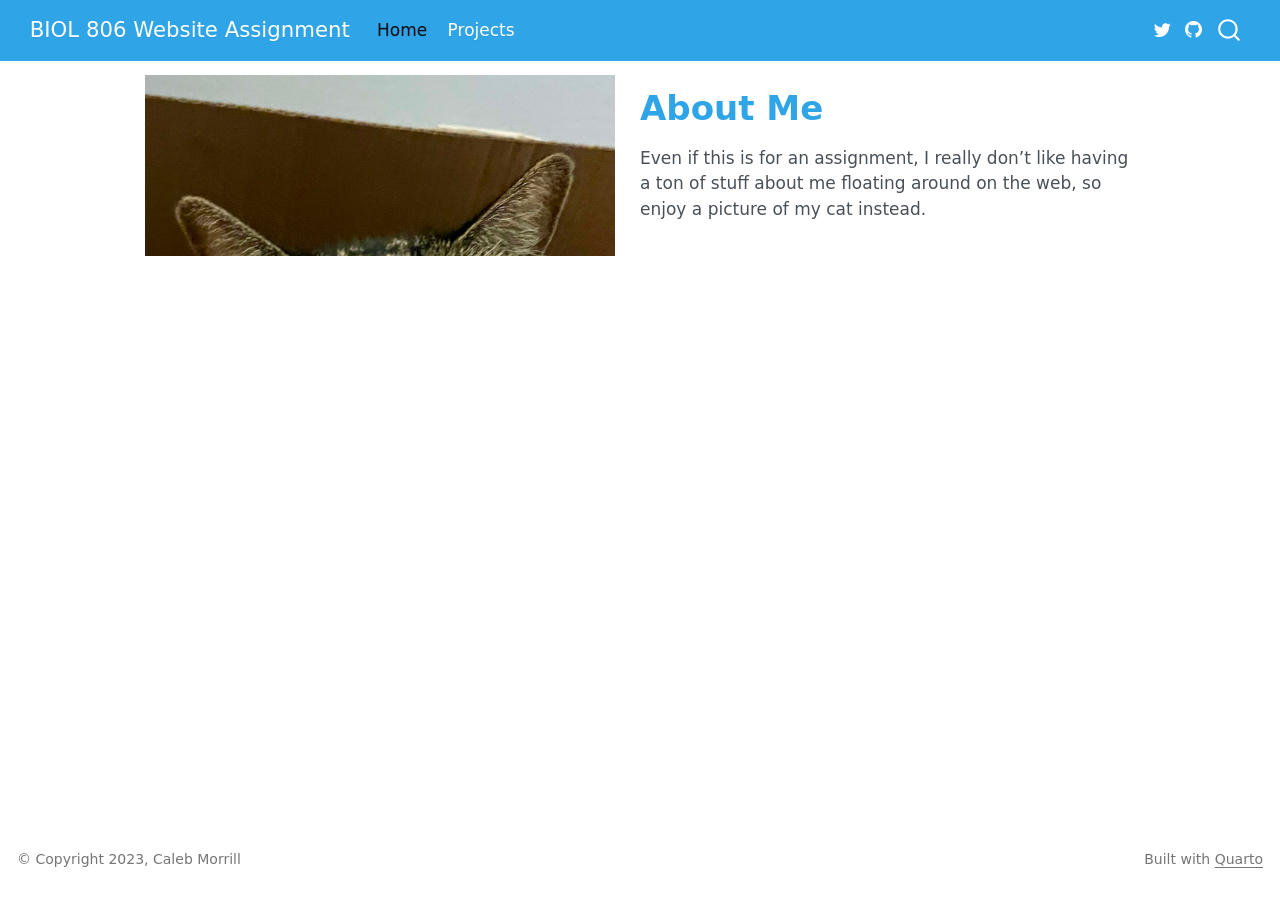
==== commit fdc8e70b: "updated image" ====
--- a/docs/index.html
+++ b/docs/index.html
@@ -113,40 +113,23 @@
 <!-- margin-sidebar -->
     
 <!-- main -->
-<main class="content page-columns page-full" id="quarto-document-content">
-
-
-
-
 <div class="quarto-about-broadside column-page">
   <div class="about-main">
-    <div class="about-entity" style="background-image: url('img/profile.png')"></div>
+    <div class="about-entity" style="background-image: url('img/lynx.jpg')"></div>
     <div class="about-contents"><header id="title-block-header" class="quarto-title-block default">
 <div class="quarto-title">
 <h1 class="title">About Me</h1>
 </div>
 <div class="quarto-title-meta">
   </div>
-</header><div id="me">
-<section id="goals" class="level2">
-<h2 data-anchor-id="goals">Goals</h2>
-</section>
-<section id="education" class="level2">
-<h2 data-anchor-id="education">Education</h2>
-</section>
-<section id="experience" class="level2">
-<h2 data-anchor-id="experience">Experience</h2>
-</section>
-</div></div>
+</header><main class="content" id="quarto-document-content">
+<p>Even if this is for an assignment, I really don’t like having a ton of stuff about me floating around on the web, so enjoy a picture of my cat instead.</p>
+
+
+</main></div>
   </div>
 </div>
-
-<p>Thanks for checking out my web site!</p>
-
-
-
-
-</main> <!-- /main -->
+ <!-- /main -->
 <script id="quarto-html-after-body" type="application/javascript">
   window.document.addEventListener("DOMContentLoaded", function (event) {
     const isCodeAnnotation = (el) => {
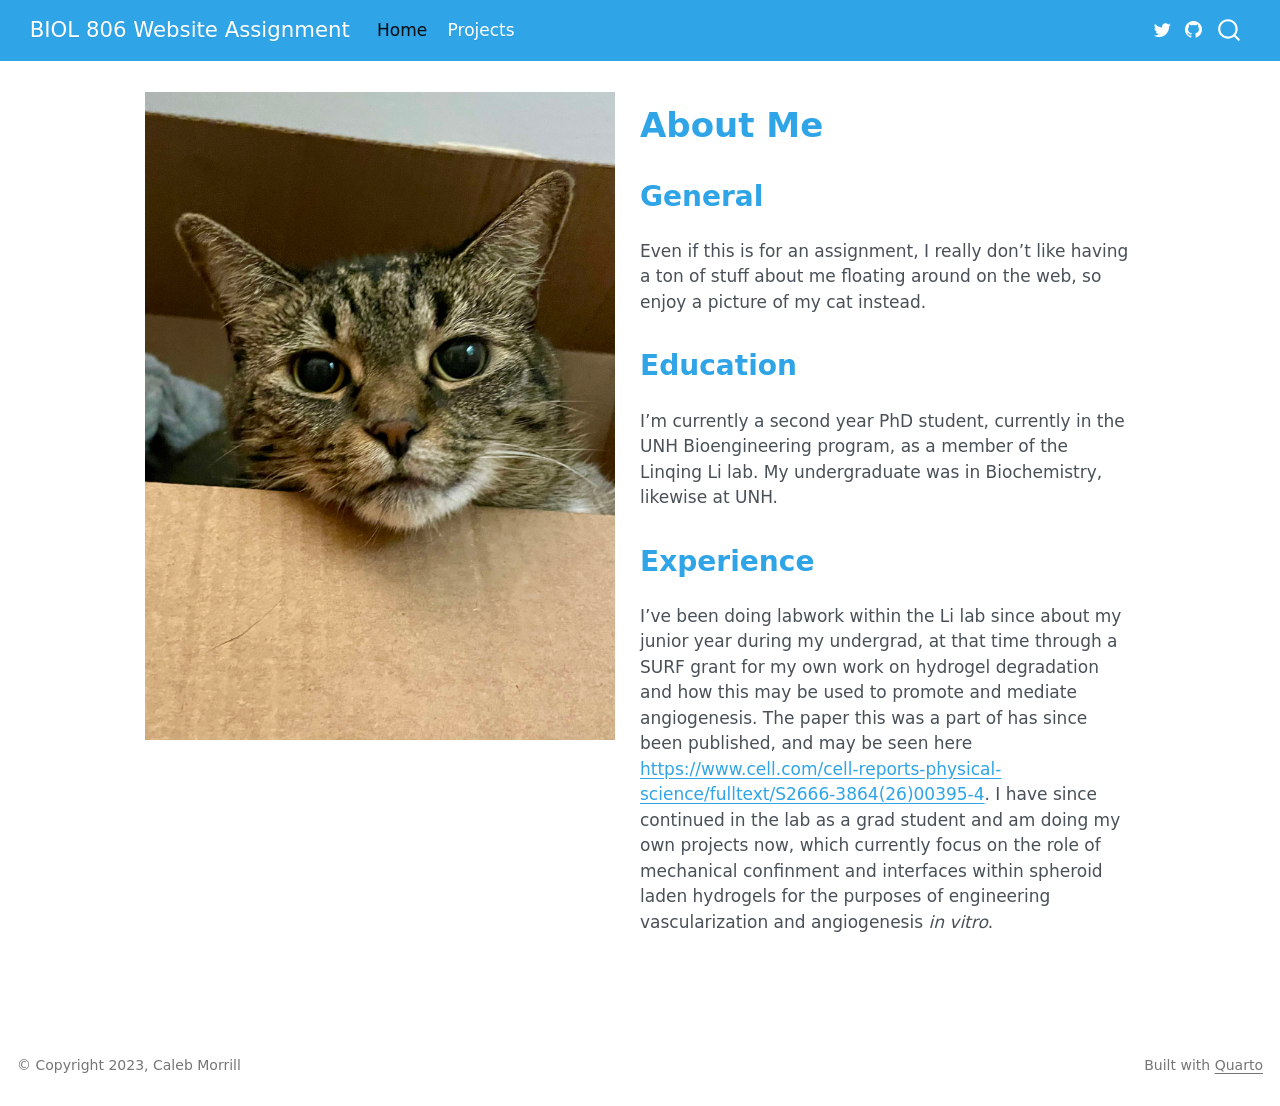
==== commit 3bf71802: "extra info" ====
--- a/docs/index.html
+++ b/docs/index.html
@@ -113,6 +113,11 @@
 <!-- margin-sidebar -->
     
 <!-- main -->
+<main class="content page-columns page-full" id="quarto-document-content">
+
+
+
+
 <div class="quarto-about-broadside column-page">
   <div class="about-main">
     <div class="about-entity" style="background-image: url('img/lynx.jpg')"></div>
@@ -122,14 +127,28 @@
 </div>
 <div class="quarto-title-meta">
   </div>
-</header><main class="content" id="quarto-document-content">
+</header><div id="me">
+<section id="general" class="level2">
+<h2 data-anchor-id="general">General</h2>
 <p>Even if this is for an assignment, I really don’t like having a ton of stuff about me floating around on the web, so enjoy a picture of my cat instead.</p>
-
-
-</main></div>
+</section>
+<section id="education" class="level2">
+<h2 data-anchor-id="education">Education</h2>
+<p>I’m currently a second year PhD student, currently in the UNH Bioengineering program, as a member of the Linqing Li lab. My undergraduate was in Biochemistry, likewise at UNH.</p>
+</section>
+<section id="experience" class="level2">
+<h2 data-anchor-id="experience">Experience</h2>
+<p>I’ve been doing labwork within the Li lab since about my junior year during my undergrad, at that time through a SURF grant for my own work on hydrogel degradation and how this may be used to promote and mediate angiogenesis. The paper this was a part of has since been published, and may be seen here <a href="https://www.cell.com/cell-reports-physical-science/fulltext/S2666-3864(26)00395-4" class="uri">https://www.cell.com/cell-reports-physical-science/fulltext/S2666-3864(26)00395-4</a>. I have since continued in the lab as a grad student and am doing my own projects now, which currently focus on the role of mechanical confinment and interfaces within spheroid laden hydrogels for the purposes of engineering vascularization and angiogenesis <em>in vitro</em>.</p>
+</section>
+</div></div>
   </div>
 </div>
- <!-- /main -->
+
+
+
+
+
+</main> <!-- /main -->
 <script id="quarto-html-after-body" type="application/javascript">
   window.document.addEventListener("DOMContentLoaded", function (event) {
     const isCodeAnnotation = (el) => {
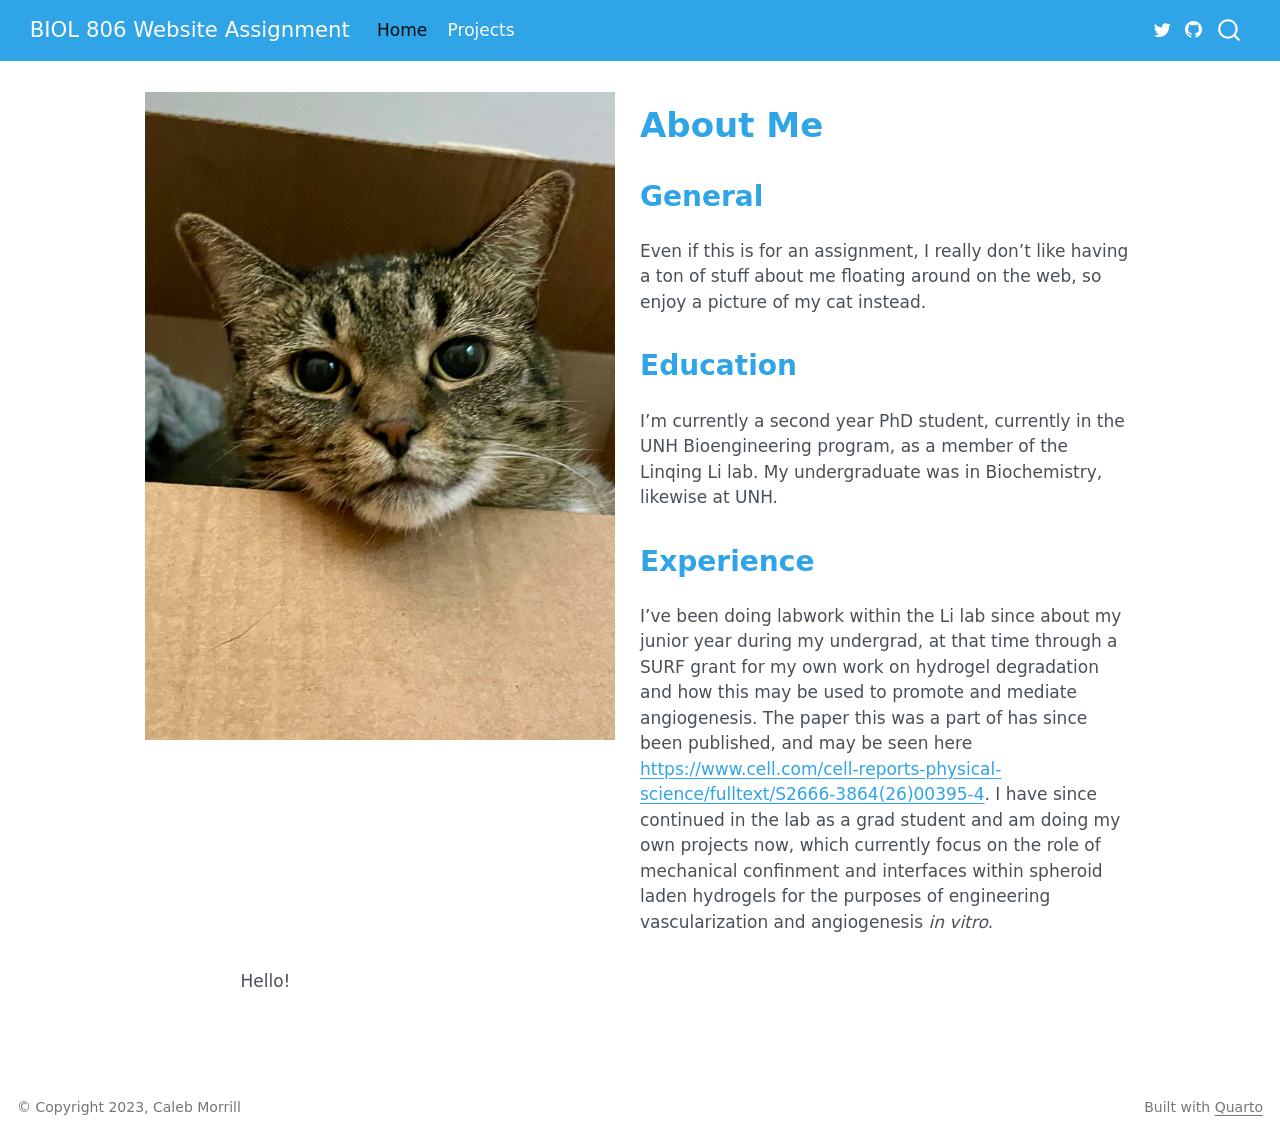
==== commit 977edde4: "Added some changes" ====
--- a/docs/index.html
+++ b/docs/index.html
@@ -2,7 +2,7 @@
 <html xmlns="http://www.w3.org/1999/xhtml" lang="en" xml:lang="en"><head>
 
 <meta charset="utf-8">
-<meta name="generator" content="quarto-1.9.38">
+<meta name="generator" content="quarto-1.10.18">
 
 <meta name="viewport" content="width=device-width, initial-scale=1.0, user-scalable=yes">
 
@@ -12,10 +12,13 @@
 /* Default styles provided by pandoc.
 ** See https://pandoc.org/MANUAL.html#variables-for-html for config info.
 */
-code{white-space: pre-wrap;}
 span.smallcaps{font-variant: small-caps;}
-div.columns{display: flex; gap: min(4vw, 1.5em);}
-div.column{flex: auto; overflow-x: auto;}
+div.columns{display: flex; gap: 1.5em;}
+div.column{flex: auto;}
+@media screen {
+div.columns{gap: min(4vw, 1.5em);}
+div.column{overflow-x: auto;}
+}
 div.hanging-indent{margin-left: 1.5em; text-indent: -1.5em;}
 ul.task-list{list-style: none;}
 ul.task-list li input[type="checkbox"] {
@@ -38,10 +41,10 @@
 <script src="site_libs/quarto-html/popper.min.js"></script>
 <script src="site_libs/quarto-html/tippy.umd.min.js"></script>
 <link href="site_libs/quarto-html/tippy.css" rel="stylesheet">
-<link href="site_libs/quarto-html/quarto-syntax-highlighting-15634bcf2e68342d4ad2dfa704d543f6.css" rel="stylesheet" id="quarto-text-highlighting-styles">
+<link href="site_libs/quarto-html/quarto-syntax-highlighting-64a204ab8560d761af7679ceaba22944.css" rel="stylesheet" id="quarto-text-highlighting-styles">
 <script src="site_libs/bootstrap/bootstrap.min.js"></script>
 <link href="site_libs/bootstrap/bootstrap-icons.css" rel="stylesheet">
-<link href="site_libs/bootstrap/bootstrap-1d5ba310a352062d10a00ca81ceb2d13.min.css" rel="stylesheet" append-hash="true" id="quarto-bootstrap" data-mode="light">
+<link href="site_libs/bootstrap/bootstrap-29b139f52e1b4087b0c9e4528fec9435.min.css" rel="stylesheet" append-hash="true" id="quarto-bootstrap" data-mode="light">
 <script id="quarto-search-options" type="application/json">{
   "location": "navbar",
   "copy-button": false,
@@ -144,6 +147,7 @@
   </div>
 </div>
 
+<p>Hello!</p>
 
 
 
--- a/docs/site_libs/quarto-html/quarto-syntax-highlighting-64a204ab8560d761af7679ceaba22944.css
+++ b/docs/site_libs/quarto-html/quarto-syntax-highlighting-64a204ab8560d761af7679ceaba22944.css
@@ -0,0 +1,236 @@
+/* quarto syntax highlight colors */
+:root {
+  --quarto-hl-ot-color: #003B4F;
+  --quarto-hl-at-color: #657422;
+  --quarto-hl-ss-color: #20794D;
+  --quarto-hl-an-color: #5E5E5E;
+  --quarto-hl-fu-color: #4758AB;
+  --quarto-hl-st-color: #20794D;
+  --quarto-hl-cf-color: #003B4F;
+  --quarto-hl-op-color: #5E5E5E;
+  --quarto-hl-er-color: #AD0000;
+  --quarto-hl-bn-color: #AD0000;
+  --quarto-hl-al-color: #AD0000;
+  --quarto-hl-va-color: #111111;
+  --quarto-hl-bu-color: inherit;
+  --quarto-hl-ex-color: inherit;
+  --quarto-hl-pp-color: #AD0000;
+  --quarto-hl-in-color: #5E5E5E;
+  --quarto-hl-vs-color: #20794D;
+  --quarto-hl-wa-color: #5E5E5E;
+  --quarto-hl-do-color: #5E5E5E;
+  --quarto-hl-im-color: #00769E;
+  --quarto-hl-ch-color: #20794D;
+  --quarto-hl-dt-color: #AD0000;
+  --quarto-hl-fl-color: #AD0000;
+  --quarto-hl-co-color: #5E5E5E;
+  --quarto-hl-cv-color: #5E5E5E;
+  --quarto-hl-cn-color: #8f5902;
+  --quarto-hl-sc-color: #5E5E5E;
+  --quarto-hl-dv-color: #AD0000;
+  --quarto-hl-kw-color: #003B4F;
+}
+
+/* other quarto variables */
+:root {
+  --quarto-font-monospace: SFMono-Regular, Menlo, Monaco, Consolas, "Liberation Mono", "Courier New", monospace;
+}
+
+/* syntax highlight based on Pandoc's rules */
+pre > code.sourceCode > span {
+  color: #003B4F;
+}
+
+code.sourceCode > span {
+  color: #003B4F;
+}
+
+div.sourceCode,
+div.sourceCode pre.sourceCode {
+  color: #003B4F;
+}
+
+/* Normal */
+code span {
+  color: #003B4F;
+}
+
+/* Alert */
+code span.al {
+  color: #AD0000;
+  font-style: inherit;
+}
+
+/* Annotation */
+code span.an {
+  color: #5E5E5E;
+  font-style: inherit;
+}
+
+/* Attribute */
+code span.at {
+  color: #657422;
+  font-style: inherit;
+}
+
+/* BaseN */
+code span.bn {
+  color: #AD0000;
+  font-style: inherit;
+}
+
+/* BuiltIn */
+code span.bu {
+  font-style: inherit;
+}
+
+/* ControlFlow */
+code span.cf {
+  color: #003B4F;
+  font-weight: bold;
+  font-style: inherit;
+}
+
+/* Char */
+code span.ch {
+  color: #20794D;
+  font-style: inherit;
+}
+
+/* Constant */
+code span.cn {
+  color: #8f5902;
+  font-style: inherit;
+}
+
+/* Comment */
+code span.co {
+  color: #5E5E5E;
+  font-style: inherit;
+}
+
+/* CommentVar */
+code span.cv {
+  color: #5E5E5E;
+  font-style: italic;
+}
+
+/* Documentation */
+code span.do {
+  color: #5E5E5E;
+  font-style: italic;
+}
+
+/* DataType */
+code span.dt {
+  color: #AD0000;
+  font-style: inherit;
+}
+
+/* DecVal */
+code span.dv {
+  color: #AD0000;
+  font-style: inherit;
+}
+
+/* Error */
+code span.er {
+  color: #AD0000;
+  font-style: inherit;
+}
+
+/* Extension */
+code span.ex {
+  font-style: inherit;
+}
+
+/* Float */
+code span.fl {
+  color: #AD0000;
+  font-style: inherit;
+}
+
+/* Function */
+code span.fu {
+  color: #4758AB;
+  font-style: inherit;
+}
+
+/* Import */
+code span.im {
+  color: #00769E;
+  font-style: inherit;
+}
+
+/* Information */
+code span.in {
+  color: #5E5E5E;
+  font-style: inherit;
+}
+
+/* Keyword */
+code span.kw {
+  color: #003B4F;
+  font-weight: bold;
+  font-style: inherit;
+}
+
+/* Operator */
+code span.op {
+  color: #5E5E5E;
+  font-style: inherit;
+}
+
+/* Other */
+code span.ot {
+  color: #003B4F;
+  font-style: inherit;
+}
+
+/* Preprocessor */
+code span.pp {
+  color: #AD0000;
+  font-style: inherit;
+}
+
+/* SpecialChar */
+code span.sc {
+  color: #5E5E5E;
+  font-style: inherit;
+}
+
+/* SpecialString */
+code span.ss {
+  color: #20794D;
+  font-style: inherit;
+}
+
+/* String */
+code span.st {
+  color: #20794D;
+  font-style: inherit;
+}
+
+/* Variable */
+code span.va {
+  color: #111111;
+  font-style: inherit;
+}
+
+/* VerbatimString */
+code span.vs {
+  color: #20794D;
+  font-style: inherit;
+}
+
+/* Warning */
+code span.wa {
+  color: #5E5E5E;
+  font-style: italic;
+}
+
+.prevent-inlining {
+  content: "</";
+}
+
+/*# sourceMappingURL=9d8d5bb603a83b8298b89080a598c93b.css.map */
